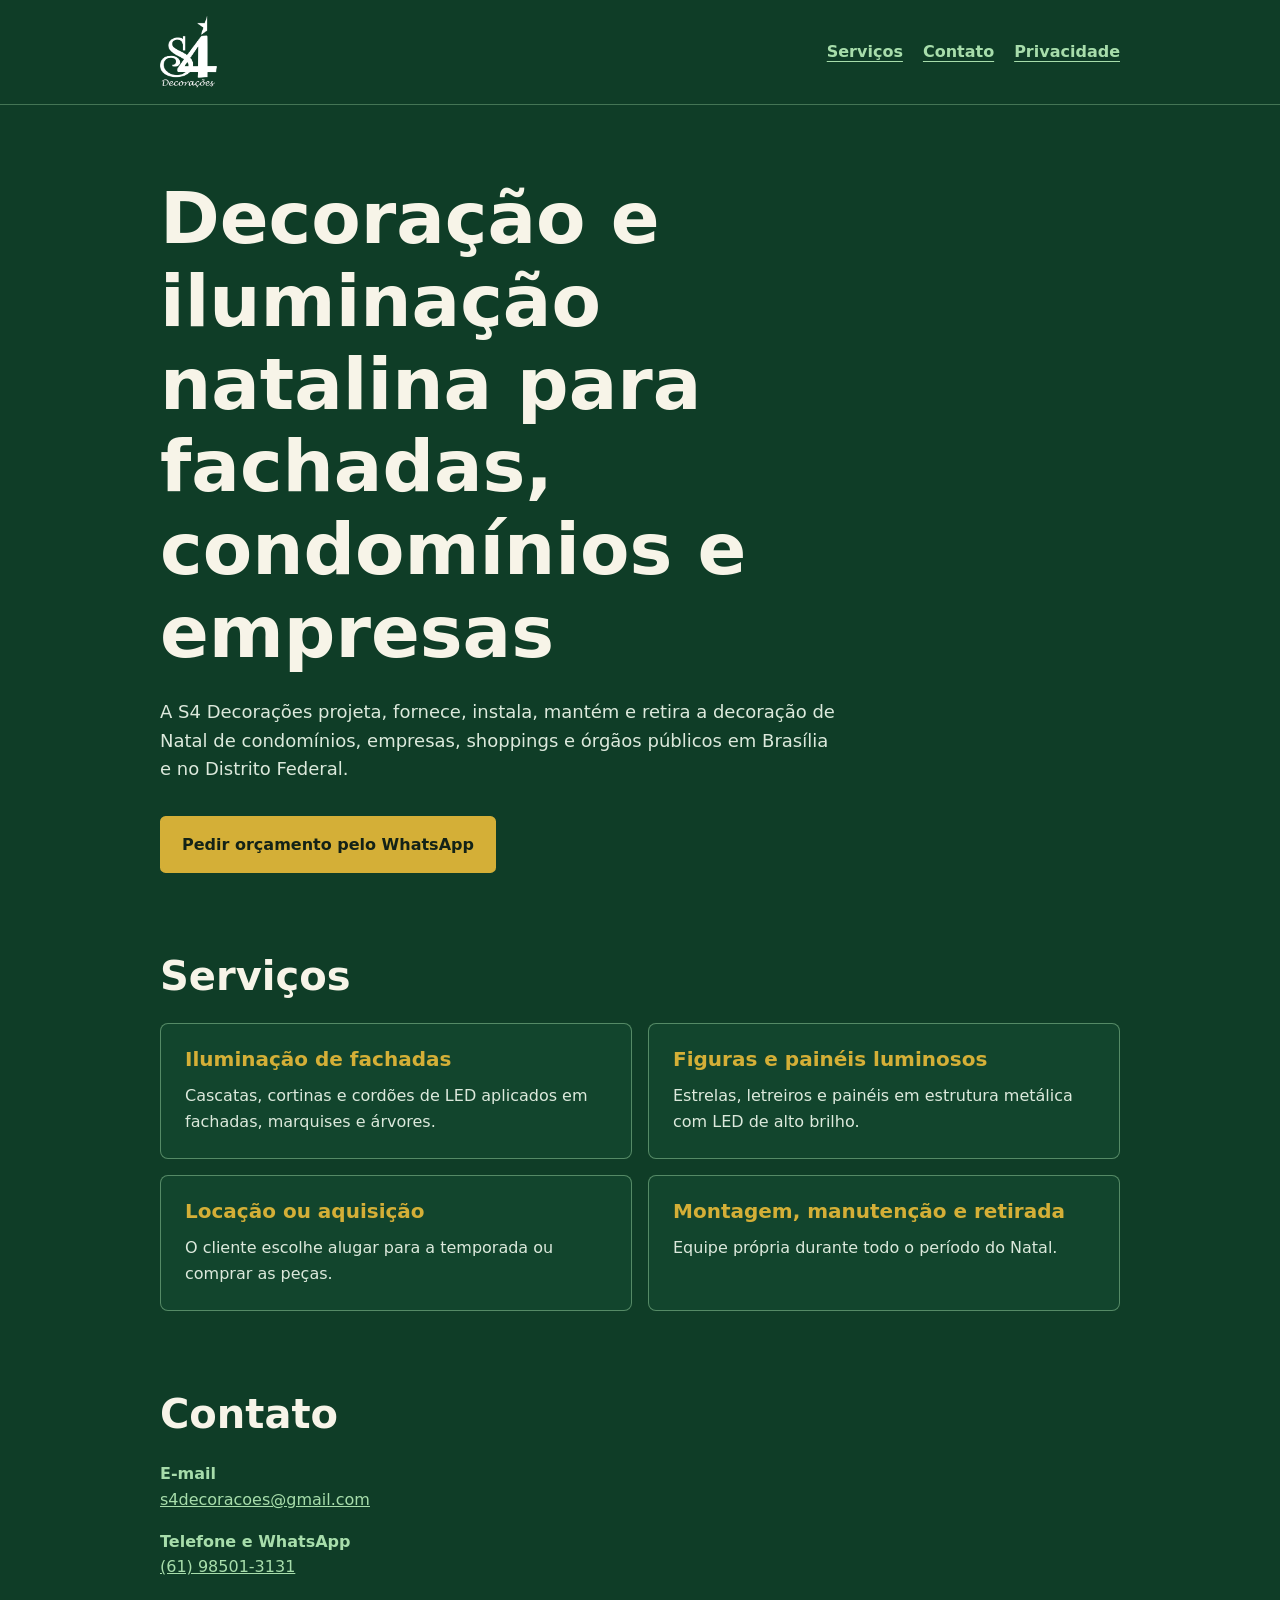
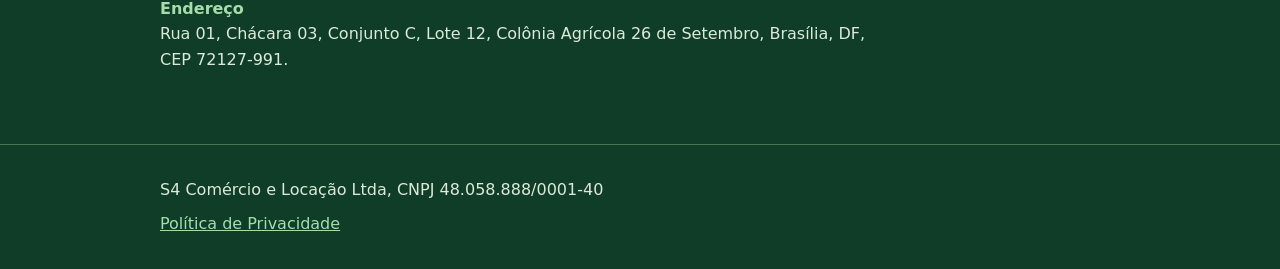
==== index.html @ 30166c0a "Site institucional da S4 Decoracoes com politica de privacidade Co-Authored-By: Claude Opus 5.5 <nor" ====
<!doctype html>
<html lang="pt-BR">
  <head>
    <meta charset="utf-8">
    <meta name="viewport" content="width=device-width, initial-scale=1">
    <meta name="description" content="Decoração e iluminação natalina para fachadas, condomínios e empresas em Brasília e no Distrito Federal.">
    <title>S4 Decorações | Decoração e iluminação natalina em Brasília</title>
    <link rel="stylesheet" href="styles.css">
  </head>
  <body>
    <header>
      <div class="cabecalho">
        <a href="/" aria-label="S4 Decorações">
          <img class="logo" src="assets/logo_s4.png" alt="S4 Decorações">
        </a>
        <nav aria-label="Navegação principal">
          <a href="#servicos">Serviços</a>
          <a href="#contato">Contato</a>
          <a href="/privacidade.html">Privacidade</a>
        </nav>
      </div>
    </header>

    <main>
      <section class="hero" aria-labelledby="titulo-principal">
        <h1 id="titulo-principal">Decoração e iluminação natalina para fachadas, condomínios e empresas</h1>
        <p>A S4 Decorações projeta, fornece, instala, mantém e retira a decoração de Natal de condomínios, empresas, shoppings e órgãos públicos em Brasília e no Distrito Federal.</p>
        <a class="botao" href="https://wa.me/5561985013131">Pedir orçamento pelo WhatsApp</a>
      </section>

      <section id="servicos" aria-labelledby="titulo-servicos">
        <h2 id="titulo-servicos">Serviços</h2>
        <div class="cartoes">
          <article class="cartao">
            <h3>Iluminação de fachadas</h3>
            <p>Cascatas, cortinas e cordões de LED aplicados em fachadas, marquises e árvores.</p>
          </article>
          <article class="cartao">
            <h3>Figuras e painéis luminosos</h3>
            <p>Estrelas, letreiros e painéis em estrutura metálica com LED de alto brilho.</p>
          </article>
          <article class="cartao">
            <h3>Locação ou aquisição</h3>
            <p>O cliente escolhe alugar para a temporada ou comprar as peças.</p>
          </article>
          <article class="cartao">
            <h3>Montagem, manutenção e retirada</h3>
            <p>Equipe própria durante todo o período do Natal.</p>
          </article>
        </div>
      </section>

      <section id="contato" aria-labelledby="titulo-contato">
        <h2 id="titulo-contato">Contato</h2>
        <div class="contato">
          <p><strong>E-mail</strong><br><a href="mailto:s4decoracoes@gmail.com">s4decoracoes@gmail.com</a></p>
          <p><strong>Telefone e WhatsApp</strong><br><a href="tel:+5561985013131">(61) 98501-3131</a></p>
          <p><strong>Endereço</strong><br>Rua 01, Chácara 03, Conjunto C, Lote 12, Colônia Agrícola 26 de Setembro, Brasília, DF, CEP 72127-991.</p>
        </div>
      </section>
    </main>

    <footer>
      <div class="rodape">
        <p>S4 Comércio e Locação Ltda, CNPJ 48.058.888/0001-40</p>
        <a href="/privacidade.html">Política de Privacidade</a>
      </div>
    </footer>
  </body>
</html>
---- styles.css ----
:root {
  --verde-escuro: #0f3d27;
  --verde: #157a47;
  --verde-claro: #a7ddab;
  --dourado: #d4af37;
  --claro: #f7f4e8;
  --texto-suave: #dce9dc;
}

* {
  box-sizing: border-box;
}

html {
  scroll-behavior: smooth;
}

body {
  margin: 0;
  background: var(--verde-escuro);
  color: var(--claro);
  font-family: system-ui, -apple-system, BlinkMacSystemFont, "Segoe UI", sans-serif;
  line-height: 1.6;
}

a {
  color: var(--verde-claro);
}

a:hover,
a:focus-visible {
  color: var(--dourado);
}

header {
  border-bottom: 1px solid rgba(167, 221, 171, 0.35);
}

.cabecalho,
main,
.rodape {
  width: min(960px, calc(100% - 2rem));
  margin: 0 auto;
}

.cabecalho {
  min-height: 104px;
  display: flex;
  align-items: center;
  justify-content: space-between;
  gap: 2rem;
}

.logo {
  display: block;
  width: auto;
  height: 72px;
}

nav {
  display: flex;
  flex-wrap: wrap;
  gap: 1.25rem;
}

nav a {
  font-weight: 700;
  text-underline-offset: 0.25rem;
}

main {
  padding: 4.5rem 0;
}

section + section {
  margin-top: 5rem;
}

.hero {
  max-width: 760px;
}

h1,
h2,
h3 {
  color: var(--claro);
  line-height: 1.15;
}

h1 {
  max-width: 720px;
  margin: 0;
  font-size: clamp(2.25rem, 6vw, 4.5rem);
}

h2 {
  margin: 0 0 1.5rem;
  font-size: clamp(1.75rem, 4vw, 2.5rem);
}

.hero p {
  max-width: 680px;
  margin: 1.5rem 0 2rem;
  color: var(--texto-suave);
  font-size: 1.125rem;
}

.botao {
  display: inline-block;
  padding: 0.85rem 1.25rem;
  border: 2px solid var(--dourado);
  border-radius: 0.35rem;
  background: var(--dourado);
  color: #132217;
  font-weight: 800;
  text-decoration: none;
}

.botao:hover,
.botao:focus-visible {
  background: transparent;
  color: var(--dourado);
}

.cartoes {
  display: grid;
  grid-template-columns: repeat(2, minmax(0, 1fr));
  gap: 1rem;
}

.cartao {
  padding: 1.5rem;
  border: 1px solid rgba(167, 221, 171, 0.45);
  border-radius: 0.5rem;
  background: #12452d;
}

.cartao h3 {
  margin: 0 0 0.75rem;
  color: var(--dourado);
  font-size: 1.25rem;
}

.cartao p,
.contato p {
  margin: 0;
  color: var(--texto-suave);
}

.contato {
  display: grid;
  gap: 1rem;
  max-width: 720px;
}

.contato strong {
  color: var(--verde-claro);
}

footer {
  border-top: 1px solid rgba(167, 221, 171, 0.35);
}

.rodape {
  padding: 2rem 0;
  color: var(--texto-suave);
}

.rodape p {
  margin: 0 0 0.5rem;
}

.prosa {
  max-width: 720px;
  line-height: 1.7;
}

.prosa h1 {
  font-size: clamp(2rem, 5vw, 3.25rem);
}

@media (max-width: 600px) {
  .cabecalho {
    min-height: auto;
    padding: 1rem 0;
    align-items: flex-start;
    flex-direction: column;
    gap: 1rem;
  }

  .cartoes {
    grid-template-columns: 1fr;
  }

  main {
    padding: 3.25rem 0;
  }

  section + section {
    margin-top: 3.5rem;
  }
}
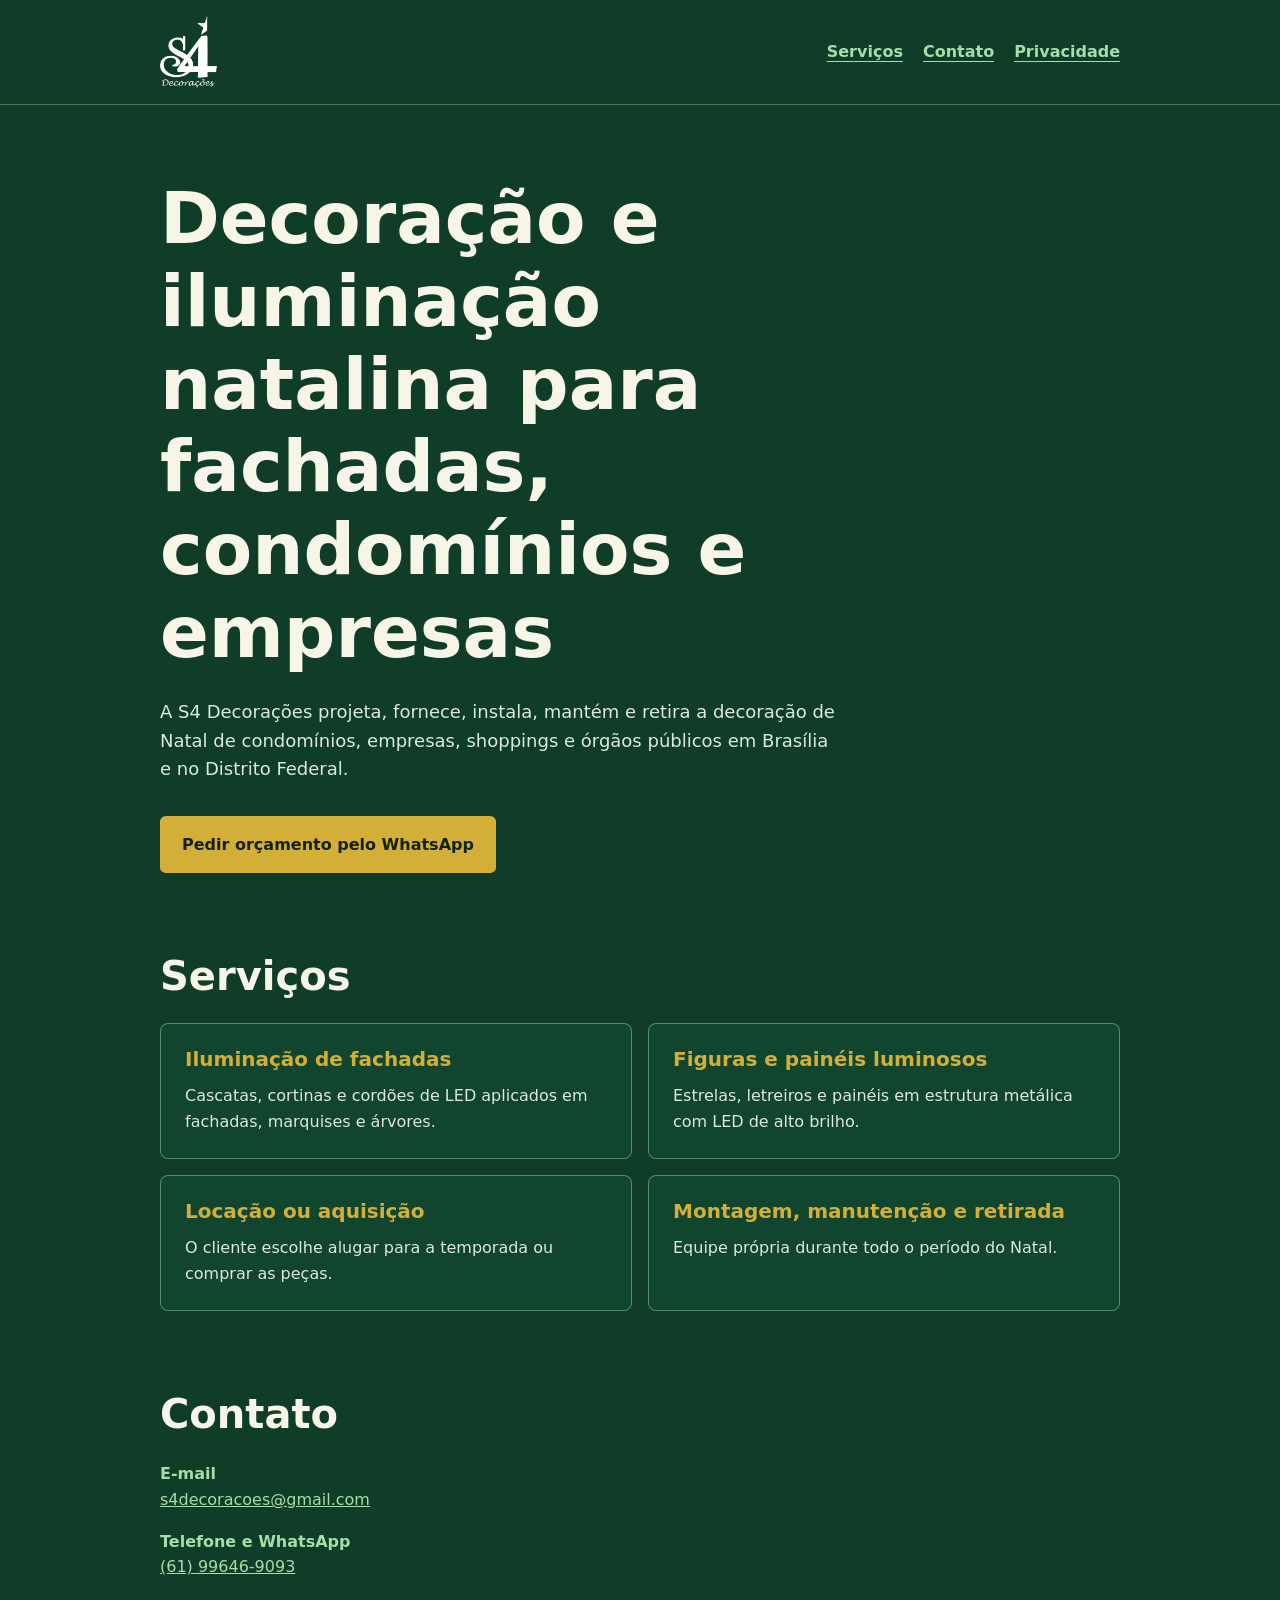
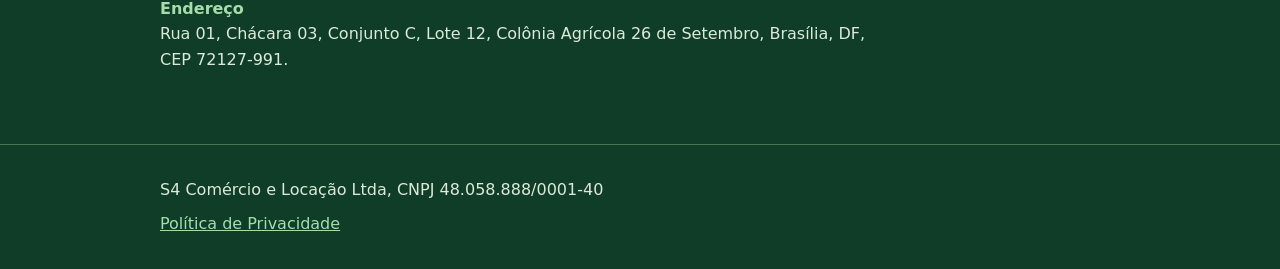
==== commit a07f0d89: "WhatsApp novo (61) 99646-9093 Co-Authored-By: Claude Opus 5.5 <noreply@anthropic.com>" ====
--- a/index.html
+++ b/index.html
@@ -25,7 +25,7 @@
       <section class="hero" aria-labelledby="titulo-principal">
         <h1 id="titulo-principal">Decoração e iluminação natalina para fachadas, condomínios e empresas</h1>
         <p>A S4 Decorações projeta, fornece, instala, mantém e retira a decoração de Natal de condomínios, empresas, shoppings e órgãos públicos em Brasília e no Distrito Federal.</p>
-        <a class="botao" href="https://wa.me/5561985013131">Pedir orçamento pelo WhatsApp</a>
+        <a class="botao" href="https://wa.me/5561996469093">Pedir orçamento pelo WhatsApp</a>
       </section>
 
       <section id="servicos" aria-labelledby="titulo-servicos">
@@ -54,7 +54,7 @@
         <h2 id="titulo-contato">Contato</h2>
         <div class="contato">
           <p><strong>E-mail</strong><br><a href="mailto:s4decoracoes@gmail.com">s4decoracoes@gmail.com</a></p>
-          <p><strong>Telefone e WhatsApp</strong><br><a href="tel:+5561985013131">(61) 98501-3131</a></p>
+          <p><strong>Telefone e WhatsApp</strong><br><a href="tel:+5561996469093">(61) 99646-9093</a></p>
           <p><strong>Endereço</strong><br>Rua 01, Chácara 03, Conjunto C, Lote 12, Colônia Agrícola 26 de Setembro, Brasília, DF, CEP 72127-991.</p>
         </div>
       </section>
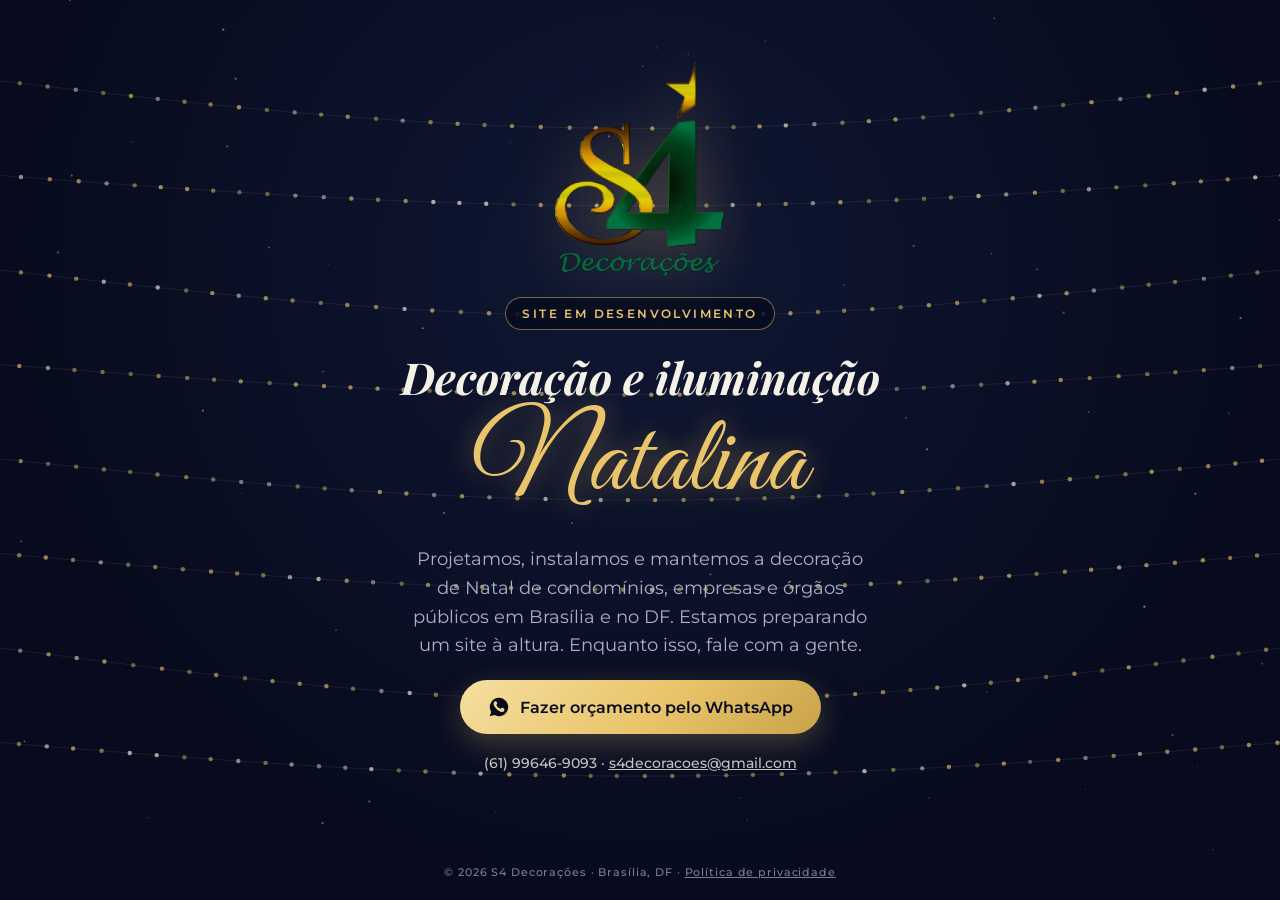
==== commit c9bad058: "Pagina de site em desenvolvimento com contato pelo WhatsApp O site completo segue preservado na bran" ====
--- a/index.html
+++ b/index.html
@@ -1,70 +1,142 @@
 <!doctype html>
 <html lang="pt-BR">
-  <head>
-    <meta charset="utf-8">
-    <meta name="viewport" content="width=device-width, initial-scale=1">
-    <meta name="description" content="Decoração e iluminação natalina para fachadas, condomínios e empresas em Brasília e no Distrito Federal.">
-    <title>S4 Decorações | Decoração e iluminação natalina em Brasília</title>
-    <link rel="stylesheet" href="styles.css">
-  </head>
-  <body>
-    <header>
-      <div class="cabecalho">
-        <a href="/" aria-label="S4 Decorações">
-          <img class="logo" src="assets/logo_s4.png" alt="S4 Decorações">
-        </a>
-        <nav aria-label="Navegação principal">
-          <a href="#servicos">Serviços</a>
-          <a href="#contato">Contato</a>
-          <a href="/privacidade.html">Privacidade</a>
-        </nav>
-      </div>
-    </header>
+<head>
+  <meta charset="utf-8">
+  <meta name="viewport" content="width=device-width, initial-scale=1, viewport-fit=cover">
+  <meta name="robots" content="noindex, nofollow">
+  <meta name="description" content="S4 Decorações: decoração e iluminação natalina em Brasília e no DF. Site em desenvolvimento.">
+  <meta name="theme-color" content="#070B1D">
+  <title>S4 Decorações | Site em desenvolvimento</title>
+  <link rel="preconnect" href="https://fonts.googleapis.com">
+  <link rel="preconnect" href="https://fonts.gstatic.com" crossorigin>
+  <link href="https://fonts.googleapis.com/css2?family=Great+Vibes&family=Montserrat:wght@400;500;600&family=Playfair+Display:ital,wght@0,700;1,700&display=swap" rel="stylesheet">
+  <style>
+    :root { color-scheme: dark; }
+    * { box-sizing: border-box; }
+    html, body { margin: 0; min-height: 100%; background: #070B1D; }
+    body { color: #F4F1E8; font-family: Montserrat, sans-serif; }
+    .hero { position: relative; min-height: 100vh; min-height: 100svh; display: grid; place-items: center; overflow: hidden; background: radial-gradient(ellipse at 50% 30%, #0F1733 0%, #070B1D 70%); }
+    #luzes { position: absolute; inset: 0; width: 100%; height: 100%; z-index: 0; }
+    .ct { position: relative; z-index: 2; display: grid; gap: 20px; justify-items: center; padding: 24px 24px 90px; text-align: center; pointer-events: none; }
+    .ct img { width: clamp(110px, 22vw, 170px); filter: drop-shadow(0 6px 30px rgba(233,196,106,.35)); }
+    .selo { margin: 0; padding: 8px 16px; border: 1px solid rgba(233,196,106,.5); border-radius: 99px; background: rgba(7,11,29,.85); color: #E9C46A; font-size: 12px; font-weight: 600; letter-spacing: .2em; text-transform: uppercase; }
+    h1 { margin: 0; font-family: "Playfair Display", serif; font-size: clamp(26px, 4.4vw, 44px); font-style: italic; font-weight: 700; line-height: 1.22; }
+    h1 span { display: block; color: #E9C46A; font-family: "Great Vibes", cursive; font-size: clamp(56px, 11vw, 110px); font-style: normal; font-weight: 400; line-height: 1.1; text-shadow: 0 0 28px rgba(233,196,106,.45); }
+    .sub { max-width: 38ch; margin: 0; color: #A9B0C8; font-size: clamp(15px, 2vw, 18px); font-weight: 400; line-height: 1.6; }
+    .zap { display: inline-flex; min-height: 54px; align-items: center; gap: 10px; padding: 0 28px; border-radius: 999px; background: linear-gradient(135deg, #F5DFA0, #E9C46A 55%, #C9A24A); box-shadow: 0 10px 30px rgba(233,196,106,.25); color: #070B1D; font-size: 16px; font-weight: 600; text-decoration: none; pointer-events: auto; transition: transform .2s ease, box-shadow .2s ease; }
+    .zap:hover { transform: translateY(-2px); box-shadow: 0 14px 38px rgba(233,196,106,.42); }
+    .zap:focus-visible, .rod a:focus-visible, .tel a:focus-visible { outline: 2px solid #F5DFA0; outline-offset: 4px; }
+    .zap svg { width: 22px; height: 22px; fill: currentColor; }
+    .tel { margin: 0; color: #F4F1E8; font-size: 14px; font-weight: 500; opacity: .8; }
+    .tel a, .rod a { color: inherit; pointer-events: auto; }
+    .rod { position: absolute; right: 0; bottom: 0; left: 0; z-index: 2; padding: 0 16px calc(18px + env(safe-area-inset-bottom, 0px)); color: rgba(169,176,200,.7); font-size: 11px; font-weight: 500; letter-spacing: .08em; line-height: 1.6; text-align: center; }
+    @media (max-width: 460px) { .ct { gap: 17px; padding-right: 18px; padding-left: 18px; } .zap { padding: 0 20px; font-size: 14px; } }
+  </style>
+</head>
+<body>
+  <main class="hero">
+    <canvas id="luzes" aria-hidden="true"></canvas>
+    <div class="ct">
+      <img src="assets/logo_s4_cor.png" alt="S4 Decorações">
+      <p class="selo">Site em desenvolvimento</p>
+      <h1>Decoração e iluminação<span>Natalina</span></h1>
+      <p class="sub">Projetamos, instalamos e mantemos a decoração de Natal de condomínios, empresas e órgãos públicos em Brasília e no DF. Estamos preparando um site à altura. Enquanto isso, fale com a gente.</p>
+      <a class="zap" href="https://wa.me/5561996469093?text=Ol%C3%A1%2C%20gostaria%20de%20fazer%20um%20or%C3%A7amento%20de%20figuras%20natalinas" target="_blank" rel="noopener"><svg viewBox="0 0 24 24" aria-hidden="true"><path d="M12 2a10 10 0 0 0-8.6 15.1L2 22l5.1-1.3A10 10 0 1 0 12 2Zm5.8 14.1c-.2.6-1.2 1.1-1.7 1.2-.5.1-1.1.2-3.5-.8-3.1-1.3-5.1-4.5-5.2-4.7-.1-.2-1.3-1.7-1.3-3.2S6.9 6.3 7.2 6c.3-.3.6-.4.8-.4h.6c.2 0 .4 0 .6.5.2.5.8 1.8.8 1.9.1.1.1.3 0 .5-.1.2-.2.3-.3.5l-.5.5c-.2.2-.3.3-.1.6.2.3.8 1.4 1.8 2.2 1.2 1.1 2.2 1.4 2.5 1.6.3.1.5.1.7-.1l.9-1c.2-.2.3-.2.6-.1.2.1 1.5.7 1.8.8.3.1.5.2.5.3 0 .2-.1.7-.3 1.3Z"/></svg>Fazer orçamento pelo WhatsApp</a>
+      <p class="tel">(61) 99646-9093 · <a href="mailto:s4decoracoes@gmail.com">s4decoracoes@gmail.com</a></p>
+    </div>
+    <footer class="rod">© 2026 S4 Decorações · Brasília, DF · <a href="/privacidade.html">Política de privacidade</a></footer>
+  </main>
+  <script>
+    (() => {
+      const canvas = document.getElementById('luzes')
+      const ctx = canvas.getContext('2d')
+      const reduced = matchMedia('(prefers-reduced-motion: reduce)').matches
+      const mouse = { x: -9999, y: -9999, last: 0 }
+      let width = 0, height = 0, dpr = 1, strings = [], stars = [], raf = 0, resizeTimer
 
-    <main>
-      <section class="hero" aria-labelledby="titulo-principal">
-        <h1 id="titulo-principal">Decoração e iluminação natalina para fachadas, condomínios e empresas</h1>
-        <p>A S4 Decorações projeta, fornece, instala, mantém e retira a decoração de Natal de condomínios, empresas, shoppings e órgãos públicos em Brasília e no Distrito Federal.</p>
-        <a class="botao" href="https://wa.me/5561996469093">Pedir orçamento pelo WhatsApp</a>
-      </section>
+      const makeScene = () => {
+        dpr = Math.min(devicePixelRatio || 1, 1.5)
+        width = innerWidth
+        height = innerHeight
+        canvas.width = Math.round(width * dpr)
+        canvas.height = Math.round(height * dpr)
+        ctx.setTransform(dpr, 0, 0, dpr, 0, 0)
+        const count = width < 600 ? 6 : 6 + Math.floor(Math.random() * 4)
+        strings = Array.from({ length: count }, (_, i) => {
+          const y = height * (.09 + i * .105)
+          const sag = 18 + Math.random() * 38
+          const bulbs = []
+          for (let x = -8; x < width + 12; x += 26 + Math.random() * 3) bulbs.push({ x, phase: Math.random() * Math.PI * 2, warm: Math.random() > .2, trail: 0 })
+          return { y, sag, bulbs }
+        })
+        stars = Array.from({ length: 60 }, () => ({ x: Math.random() * width, y: Math.random() * height, r: .6 + Math.random() * .6, a: .15 + Math.random() * .35 }))
+      }
 
-      <section id="servicos" aria-labelledby="titulo-servicos">
-        <h2 id="titulo-servicos">Serviços</h2>
-        <div class="cartoes">
-          <article class="cartao">
-            <h3>Iluminação de fachadas</h3>
-            <p>Cascatas, cortinas e cordões de LED aplicados em fachadas, marquises e árvores.</p>
-          </article>
-          <article class="cartao">
-            <h3>Figuras e painéis luminosos</h3>
-            <p>Estrelas, letreiros e painéis em estrutura metálica com LED de alto brilho.</p>
-          </article>
-          <article class="cartao">
-            <h3>Locação ou aquisição</h3>
-            <p>O cliente escolhe alugar para a temporada ou comprar as peças.</p>
-          </article>
-          <article class="cartao">
-            <h3>Montagem, manutenção e retirada</h3>
-            <p>Equipe própria durante todo o período do Natal.</p>
-          </article>
-        </div>
-      </section>
+      const pointY = (strand, x, sway = 0) => strand.y + strand.sag * Math.sin(Math.PI * Math.max(0, Math.min(1, x / width))) + sway
+      const draw = now => {
+        ctx.clearRect(0, 0, width, height)
+        for (const star of stars) {
+          ctx.fillStyle = `rgba(244,241,232,${star.a})`
+          ctx.beginPath()
+          ctx.arc(star.x, star.y, star.r, 0, Math.PI * 2)
+          ctx.fill()
+        }
+        const idle = now - mouse.last > 2500
+        const cursor = idle ? { x: width * (.5 + .34 * Math.sin(now / 4200)), y: height * (.45 + .3 * Math.sin(now / 5900 + 1.2)) } : mouse
+        for (const strand of strings) {
+          ctx.beginPath()
+          for (let x = 0; x <= width; x += 8) {
+            const dx = x - cursor.x
+            const dy = pointY(strand, x) - cursor.y
+            const near = Math.max(0, 1 - Math.hypot(dx, dy) / 160)
+            const y = pointY(strand, x, near * (dx / 160) * 12)
+            x ? ctx.lineTo(x, y) : ctx.moveTo(x, y)
+          }
+          ctx.strokeStyle = 'rgba(244,241,232,.08)'
+          ctx.lineWidth = 1
+          ctx.stroke()
+          for (const bulb of strand.bulbs) {
+            const baseY = pointY(strand, bulb.x)
+            const near = Math.max(0, 1 - Math.hypot(bulb.x - cursor.x, baseY - cursor.y) / 160)
+            bulb.trail = Math.max(near, bulb.trail * .989)
+            const glow = Math.min(1, .4 + .15 * Math.sin(now / 950 + bulb.phase) + bulb.trail * .65)
+            const y = baseY + near * ((bulb.x - cursor.x) / 160) * 12
+            const color = bulb.warm ? '233,196,106' : '255,244,214'
+            if (glow > .58) {
+              const halo = ctx.createRadialGradient(bulb.x, y, 0, bulb.x, y, 14)
+              halo.addColorStop(0, `rgba(${color},${glow * .42})`)
+              halo.addColorStop(1, `rgba(${color},0)`)
+              ctx.fillStyle = halo
+              ctx.beginPath()
+              ctx.arc(bulb.x, y, 14, 0, Math.PI * 2)
+              ctx.fill()
+            }
+            ctx.fillStyle = `rgba(${color},${.25 + glow * .75})`
+            ctx.beginPath()
+            ctx.arc(bulb.x, y, 2.2, 0, Math.PI * 2)
+            ctx.fill()
+          }
+        }
+        if (!reduced && !document.hidden) raf = requestAnimationFrame(draw)
+      }
 
-      <section id="contato" aria-labelledby="titulo-contato">
-        <h2 id="titulo-contato">Contato</h2>
-        <div class="contato">
-          <p><strong>E-mail</strong><br><a href="mailto:s4decoracoes@gmail.com">s4decoracoes@gmail.com</a></p>
-          <p><strong>Telefone e WhatsApp</strong><br><a href="tel:+5561996469093">(61) 99646-9093</a></p>
-          <p><strong>Endereço</strong><br>Rua 01, Chácara 03, Conjunto C, Lote 12, Colônia Agrícola 26 de Setembro, Brasília, DF, CEP 72127-991.</p>
-        </div>
-      </section>
-    </main>
-
-    <footer>
-      <div class="rodape">
-        <p>S4 Comércio e Locação Ltda, CNPJ 48.058.888/0001-40</p>
-        <a href="/privacidade.html">Política de Privacidade</a>
-      </div>
-    </footer>
-  </body>
+      const wake = event => {
+        const point = event.touches && event.touches[0] || event
+        if (point && Number.isFinite(point.clientX)) {
+          mouse.x = point.clientX
+          mouse.y = point.clientY
+          mouse.last = performance.now()
+        }
+      }
+      const restart = () => { cancelAnimationFrame(raf); makeScene(); draw(performance.now()) }
+      addEventListener('pointermove', wake, { passive: true })
+      addEventListener('touchstart', wake, { passive: true })
+      addEventListener('scroll', () => { mouse.last = 0 }, { passive: true })
+      addEventListener('resize', () => { clearTimeout(resizeTimer); resizeTimer = setTimeout(restart, 200) })
+      document.addEventListener('visibilitychange', () => { if (!document.hidden && !reduced) restart() })
+      makeScene()
+      draw(performance.now())
+    })()
+  </script>
+</body>
 </html>
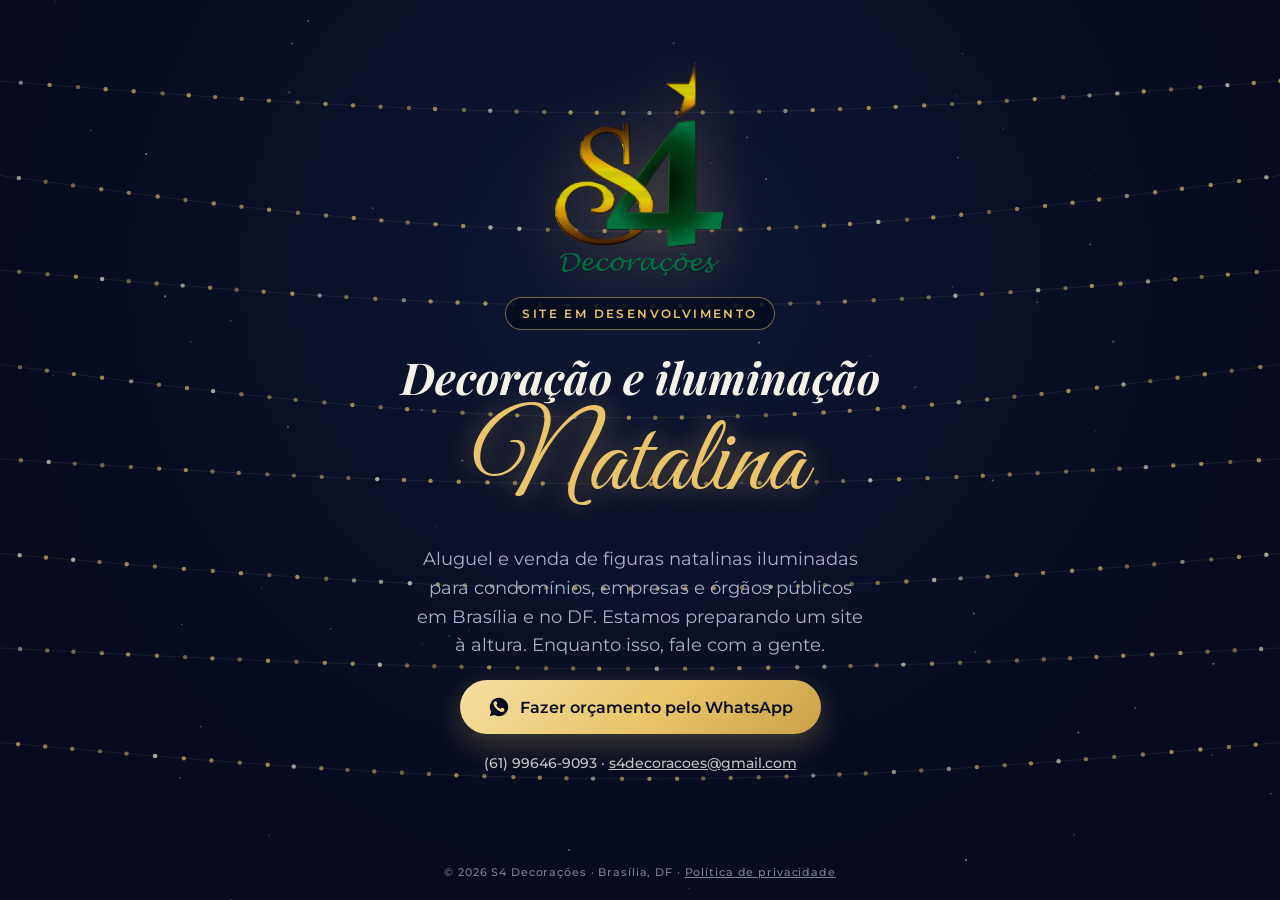
==== commit ef74152b: "Texto: aluguel e venda de figuras, sem instalacao Co-Authored-By: Claude Opus 5.5 <noreply@anthropic" ====
--- a/index.html
+++ b/index.html
@@ -40,7 +40,7 @@
       <img src="assets/logo_s4_cor.png" alt="S4 Decorações">
       <p class="selo">Site em desenvolvimento</p>
       <h1>Decoração e iluminação<span>Natalina</span></h1>
-      <p class="sub">Projetamos, instalamos e mantemos a decoração de Natal de condomínios, empresas e órgãos públicos em Brasília e no DF. Estamos preparando um site à altura. Enquanto isso, fale com a gente.</p>
+      <p class="sub">Aluguel e venda de figuras natalinas iluminadas para condomínios, empresas e órgãos públicos em Brasília e no DF. Estamos preparando um site à altura. Enquanto isso, fale com a gente.</p>
       <a class="zap" href="https://wa.me/5561996469093?text=Ol%C3%A1%2C%20gostaria%20de%20fazer%20um%20or%C3%A7amento%20de%20figuras%20natalinas" target="_blank" rel="noopener"><svg viewBox="0 0 24 24" aria-hidden="true"><path d="M12 2a10 10 0 0 0-8.6 15.1L2 22l5.1-1.3A10 10 0 1 0 12 2Zm5.8 14.1c-.2.6-1.2 1.1-1.7 1.2-.5.1-1.1.2-3.5-.8-3.1-1.3-5.1-4.5-5.2-4.7-.1-.2-1.3-1.7-1.3-3.2S6.9 6.3 7.2 6c.3-.3.6-.4.8-.4h.6c.2 0 .4 0 .6.5.2.5.8 1.8.8 1.9.1.1.1.3 0 .5-.1.2-.2.3-.3.5l-.5.5c-.2.2-.3.3-.1.6.2.3.8 1.4 1.8 2.2 1.2 1.1 2.2 1.4 2.5 1.6.3.1.5.1.7-.1l.9-1c.2-.2.3-.2.6-.1.2.1 1.5.7 1.8.8.3.1.5.2.5.3 0 .2-.1.7-.3 1.3Z"/></svg>Fazer orçamento pelo WhatsApp</a>
       <p class="tel">(61) 99646-9093 · <a href="mailto:s4decoracoes@gmail.com">s4decoracoes@gmail.com</a></p>
     </div>
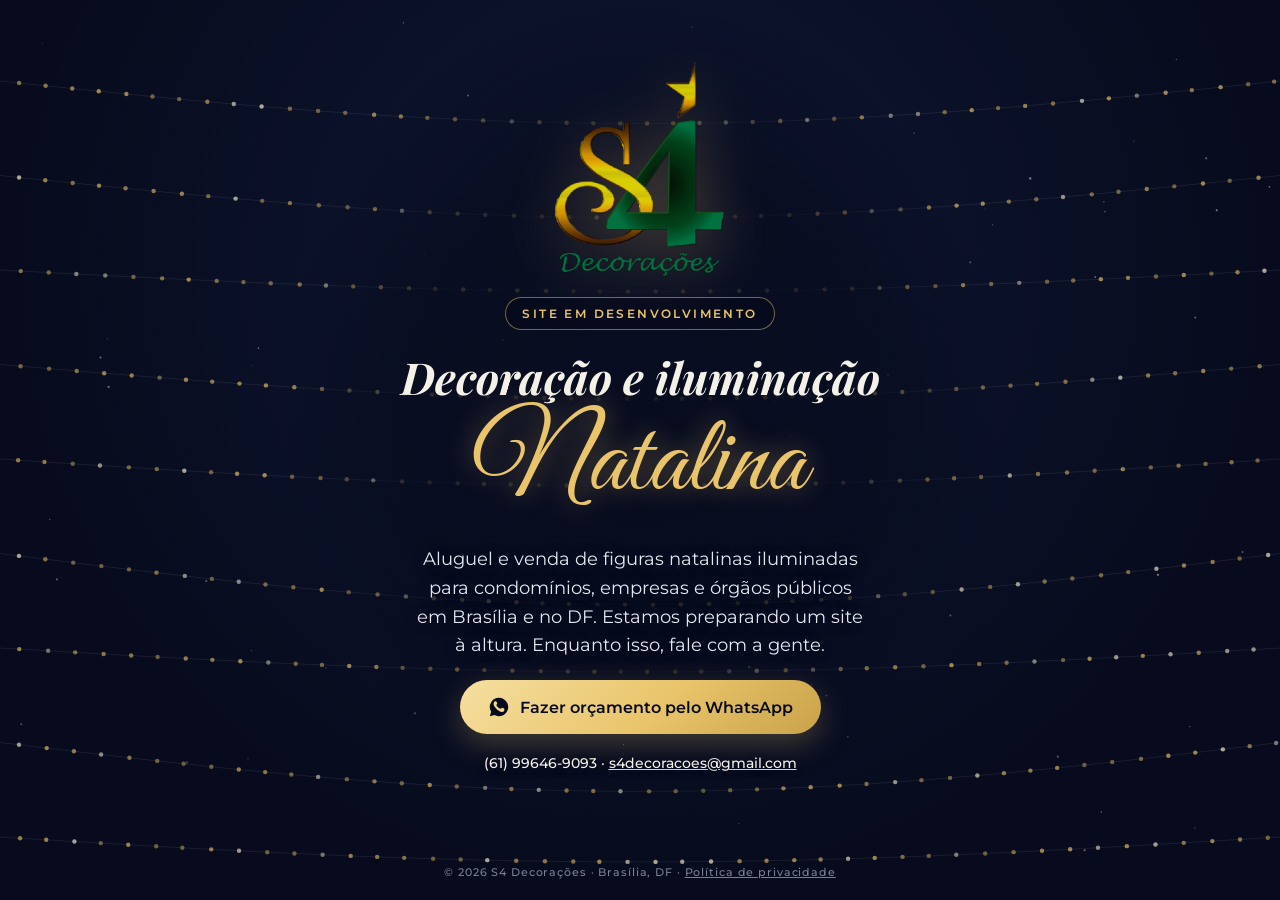
==== commit 16d61528: "Mais contraste no bloco de texto central Co-Authored-By: Claude Opus 5.5 <noreply@anthropic.com>" ====
--- a/index.html
+++ b/index.html
@@ -22,12 +22,13 @@
     .selo { margin: 0; padding: 8px 16px; border: 1px solid rgba(233,196,106,.5); border-radius: 99px; background: rgba(7,11,29,.85); color: #E9C46A; font-size: 12px; font-weight: 600; letter-spacing: .2em; text-transform: uppercase; }
     h1 { margin: 0; font-family: "Playfair Display", serif; font-size: clamp(26px, 4.4vw, 44px); font-style: italic; font-weight: 700; line-height: 1.22; }
     h1 span { display: block; color: #E9C46A; font-family: "Great Vibes", cursive; font-size: clamp(56px, 11vw, 110px); font-style: normal; font-weight: 400; line-height: 1.1; text-shadow: 0 0 28px rgba(233,196,106,.45); }
-    .sub { max-width: 38ch; margin: 0; color: #A9B0C8; font-size: clamp(15px, 2vw, 18px); font-weight: 400; line-height: 1.6; }
+    .ct::before { content: ""; position: absolute; z-index: -1; inset: -40px -90px 40px; background: radial-gradient(ellipse at center, rgba(7,11,29,.86) 0%, rgba(7,11,29,.72) 45%, rgba(7,11,29,0) 72%); pointer-events: none; }
+    .sub { max-width: 38ch; margin: 0; color: #E4E7F0; text-shadow: 0 1px 12px rgba(7,11,29,.9); font-size: clamp(15px, 2vw, 18px); font-weight: 400; line-height: 1.6; }
     .zap { display: inline-flex; min-height: 54px; align-items: center; gap: 10px; padding: 0 28px; border-radius: 999px; background: linear-gradient(135deg, #F5DFA0, #E9C46A 55%, #C9A24A); box-shadow: 0 10px 30px rgba(233,196,106,.25); color: #070B1D; font-size: 16px; font-weight: 600; text-decoration: none; pointer-events: auto; transition: transform .2s ease, box-shadow .2s ease; }
     .zap:hover { transform: translateY(-2px); box-shadow: 0 14px 38px rgba(233,196,106,.42); }
     .zap:focus-visible, .rod a:focus-visible, .tel a:focus-visible { outline: 2px solid #F5DFA0; outline-offset: 4px; }
     .zap svg { width: 22px; height: 22px; fill: currentColor; }
-    .tel { margin: 0; color: #F4F1E8; font-size: 14px; font-weight: 500; opacity: .8; }
+    .tel { margin: 0; color: #F4F1E8; font-size: 14px; font-weight: 500; text-shadow: 0 1px 10px rgba(7,11,29,.9); }
     .tel a, .rod a { color: inherit; pointer-events: auto; }
     .rod { position: absolute; right: 0; bottom: 0; left: 0; z-index: 2; padding: 0 16px calc(18px + env(safe-area-inset-bottom, 0px)); color: rgba(169,176,200,.7); font-size: 11px; font-weight: 500; letter-spacing: .08em; line-height: 1.6; text-align: center; }
     @media (max-width: 460px) { .ct { gap: 17px; padding-right: 18px; padding-left: 18px; } .zap { padding: 0 20px; font-size: 14px; } }
